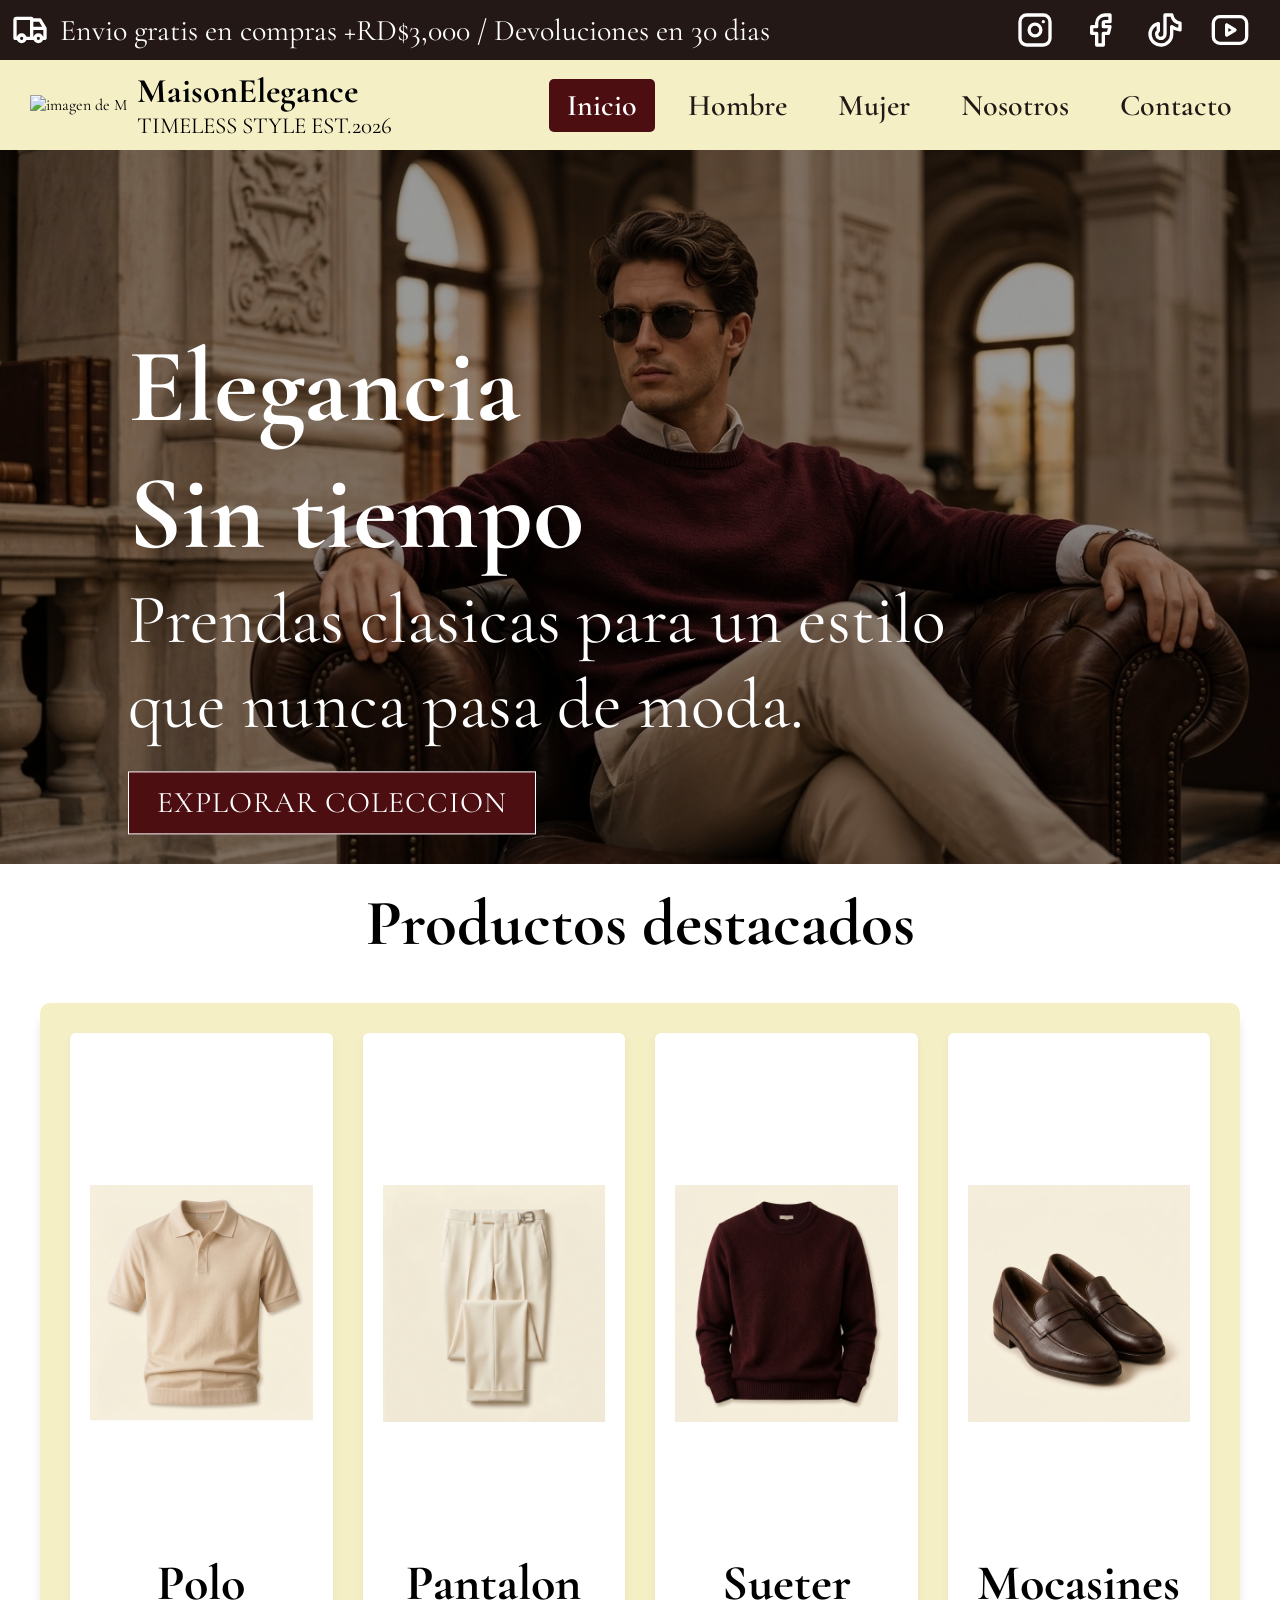
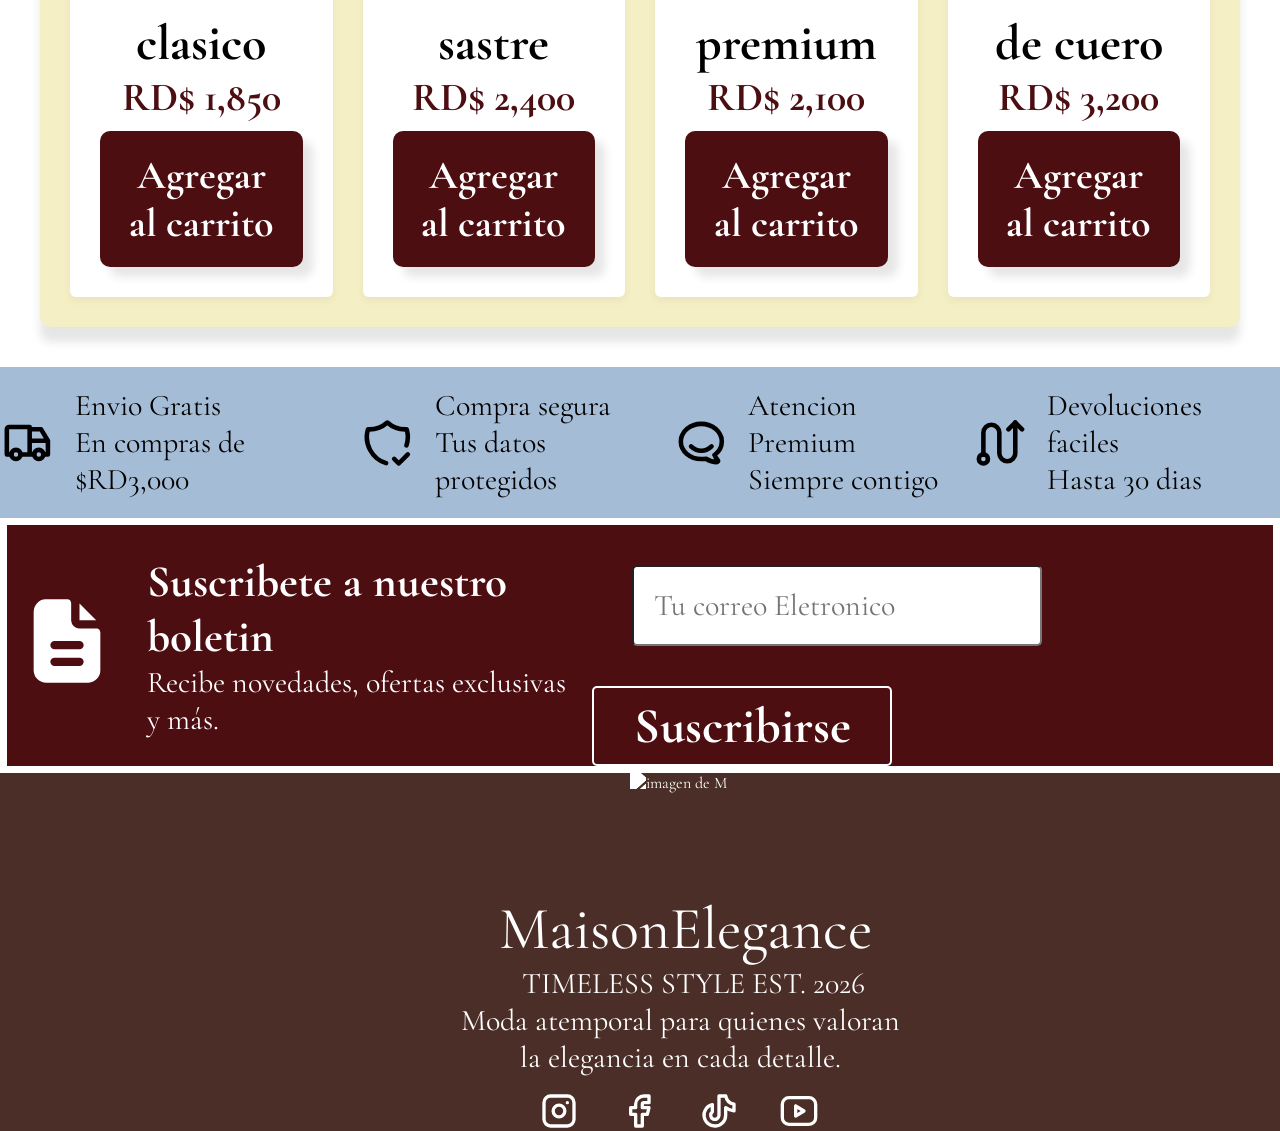
==== index.html @ bc417dc7 "Add files via upload" ====
<!DOCTYPE html>
<html lang="es">

<head>
    <meta charset="UTF-8">
    <meta name="viewport" content="width=device-width, initial-scale=1.0">
    <title>MaisonElegance</title>
    <link rel="stylesheet" href="css/inicio.css">
    <link rel="preconnect" href="https://fonts.googleapis.com">
    <link rel="preconnect" href="https://fonts.gstatic.com" crossorigin>
    <link
        href="https://fonts.googleapis.com/css2?family=Cormorant+Garamond:ital,wght@0,300..700;1,300..700&display=swap"
        rel="stylesheet">
</head>

<body>
    <aside>

        <div class="Carrito-texto">

            <svg xmlns="http://www.w3.org/2000/svg" width="40" height="40" viewBox="0 0 24 24" fill="none"
                stroke="currentColor" stroke-width="2" stroke-linecap="round" stroke-linejoin="round" class="Carrito">
                <path stroke="none" d="M0 0h24v24H0z" fill="none" />
                <path d="M5 17a2 2 0 1 0 4 0a2 2 0 1 0 -4 0" />
                <path d="M15 17a2 2 0 1 0 4 0a2 2 0 1 0 -4 0" />
                <path d="M5 17h-2v-11a1 1 0 0 1 1 -1h9v12m-4 0h6m4 0h2v-6h-8m0 -5h5l3 5" />
            </svg>

            <p>Envio gratis en compras +RD$3,000 / Devoluciones en 30 dias </p>

        </div>

        <div class="Redes">

            <svg xmlns="http://www.w3.org/2000/svg" width="40" height="40" viewBox="0 0 24 24" fill="none"
                stroke="currentColor" stroke-width="2" stroke-linecap="round" stroke-linejoin="round"
                class="icon icon-tabler icons-tabler-outline icon-tabler-brand-instagram">
                <path stroke="none" d="M0 0h24v24H0z" fill="none" />
                <path d="M3 7a4 4 0 0 1 4 -4h10a4 4 0 0 1 4 4v10a4 4 0 0 1 -4 4h-10a4 4 0 0 1 -4 -4l0 -10" />
                <path d="M8.5 12a3.5 3.5 0 1 0 7 0a3.5 3.5 0 0 0 -7 0" />
                <path d="M17 7v.01" />
            </svg>

            <svg xmlns="http://www.w3.org/2000/svg" width="40" height="40" viewBox="0 0 24 24" fill="none"
                stroke="currentColor" stroke-width="2" stroke-linecap="round" stroke-linejoin="round"
                class="icon icon-tabler icons-tabler-outline icon-tabler-brand-facebook">
                <path stroke="none" d="M0 0h24v24H0z" fill="none" />
                <path d="M7 10v4h3v7h4v-7h3l1 -4h-4v-2a1 1 0 0 1 1 -1h3v-4h-3a5 5 0 0 0 -5 5v2h-3" />
            </svg>

            <svg xmlns="http://www.w3.org/2000/svg" width="40" height="40" viewBox="0 0 24 24" fill="none"
                stroke="currentColor" stroke-width="2" stroke-linecap="round" stroke-linejoin="round"
                class="icon icon-tabler icons-tabler-outline icon-tabler-brand-tiktok">
                <path stroke="none" d="M0 0h24v24H0z" fill="none" />
                <path
                    d="M21 7.917v4.034a9.948 9.948 0 0 1 -5 -1.951v4.5a6.5 6.5 0 1 1 -8 -6.326v4.326a2.5 2.5 0 1 0 4 2v-11.5h4.083a6.005 6.005 0 0 0 4.917 4.917" />
            </svg>

            <svg xmlns="http://www.w3.org/2000/svg" width="40" height="40" viewBox="0 0 24 24" fill="none"
                stroke="currentColor" stroke-width="2" stroke-linecap="round" stroke-linejoin="round"
                class="icon icon-tabler icons-tabler-outline icon-tabler-brand-youtube">
                <path stroke="none" d="M0 0h24v24H0z" fill="none" />
                <path d="M2 8a4 4 0 0 1 4 -4h12a4 4 0 0 1 4 4v8a4 4 0 0 1 -4 4h-12a4 4 0 0 1 -4 -4v-8" />
                <path d="M10 9l5 3l-5 3l0 -6" />
            </svg>
        </div>
    </aside>

    <header>
        <nav>
            <div class="M">
                <img class="Marca"
                    src="https://convertirmayusculasminusculas.com/assets/letters/cursiva-elegante/m.webp"
                    alt="imagen de M">
            </div>

            <div class="Contenido-M">
                <h1>MaisonElegance</h1>
                <p>TIMELESS STYLE EST.2026</p>
            </div>

            <div class="Opciones">
                <nav>
                    <a href="index.html" class="Activo">Inicio</a>
                    <a href="hombre.html">Hombre</a>
                    <a href="mujer.html">Mujer</a>
                    <a href="nosotros.html">Nosotros</a>
                    <a href="contacto.html">Contacto</a>
                </nav>
            </div>
        </nav>
    </header>

    <main>
        <section>
            <div class="contenedor-imagen">
                <img src="img/Modelo hombre.jpg" alt="hombre modelo">
            </div>

            <div class="texto-encima">
                <h2>Elegancia</h2>
                <h2>Sin tiempo</h2>
                <p>Prendas clasicas para un estilo</p>
                <p>que nunca pasa de moda.</p>
                <button class="boton" type="button">Explorar coleccion</button>
            </div>
        </section>

        <section id="articulos">
            <h2 class="Productos-destacados"> Productos destacados</h2>
            <div class="Contenedor-productos">

                <article class="Items">
                    <img src="img/Polo clasico.jpg" alt="Polo clasico">
                    <h3>Polo clasico</h3>
                    <p>RD$ 1,850</p>
                    <button type="button">Agregar al carrito</button>
                </article>

                <article class="Items">
                    <img src="img/Pantalon sastre.jpg" alt="Pantalon sastre">
                    <h3>Pantalon sastre</h3>
                    <p>RD$ 2,400</p>
                    <button type="button">Agregar al carrito</button>
                </article>

                <article class="Items">
                    <img src="img/Sueter premium.jpg" alt="Sueter premium">
                    <h3>Sueter premium</h3>
                    <p>RD$ 2,100</p>
                    <button type="button">Agregar al carrito</button>
                </article>

                <article class="Items">
                    <img src="img/Mocasines de cuero.jpg" alt="Mocasines de cuero">
                    <h3>Mocasines de cuero</h3>
                    <p>RD$ 3,200</p>
                    <button type="button">Agregar al carrito</button>
                </article>

            </div>
        </section>

        <section class="Beneficios">

            <div class="Carrito">
                <svg xmlns="http://www.w3.org/2000/svg" width="60" height="70" viewBox="0 0 24 24" fill="none"
                    stroke="currentColor" stroke-width="2" stroke-linecap="round" stroke-linejoin="round"
                    class="Carrito">
                    <path stroke="none" d="M0 0h24v24H0z" fill="none" />
                    <path d="M5 17a2 2 0 1 0 4 0a2 2 0 1 0 -4 0" />
                    <path d="M15 17a2 2 0 1 0 4 0a2 2 0 1 0 -4 0" />
                    <path d="M5 17h-2v-11a1 1 0 0 1 1 -1h9v12m-4 0h6m4 0h2v-6h-8m0 -5h5l3 5" />
                </svg>
                <div class="Texto">
                    <p>Envio Gratis</p>
                    <p>En compras de $RD3,000</p>
                </div>
            </div>

            <div class="Escudo">
                <svg xmlns="http://www.w3.org/2000/svg" width="60" height="70" viewBox="0 0 24 24" fill="none"
                    stroke="currentColor" stroke-width="2" stroke-linecap="round" stroke-linejoin="round"
                    class="Escudo">
                    <path stroke="none" d="M0 0h24v24H0z" fill="none" />
                    <path
                        d="M11.46 20.846a12 12 0 0 1 -7.96 -14.846a12 12 0 0 0 8.5 -3a12 12 0 0 0 8.5 3a12 12 0 0 1 -.09 7.06" />
                    <path d="M15 19l2 2l4 -4" />
                </svg>
                <div class="Texto">
                    <p>Compra segura</p>
                    <p>Tus datos protegidos</p>
                </div>
            </div>

            <div class="Auricular">
                <svg xmlns="http://www.w3.org/2000/svg" width="60" height="80" viewBox="0 0 24 24" fill="none"
                    stroke="currentColor" stroke-width="2" stroke-linecap="round" stroke-linejoin="round"
                    class="Auricular">
                    <path stroke="none" d="M0 0h24v24H0z" fill="none" />
                    <path
                        d="M17.802 17.292s.077 -.055 .2 -.149c1.843 -1.425 3 -3.49 3 -5.789c0 -4.286 -4.03 -7.764 -9 -7.764c-4.97 0 -9 3.478 -9 7.764c0 4.288 4.03 7.646 9 7.646c.424 0 1.12 -.028 2.088 -.084c1.262 .82 3.104 1.493 4.716 1.493c.499 0 .734 -.41 .414 -.828c-.486 -.596 -1.156 -1.551 -1.416 -2.29l-.002 .001" />
                    <path d="M7.5 13.5c2.5 2.5 6.5 2.5 9 0" />
                </svg>
                <div class="Texto">
                    <p>Atencion Premium</p>
                    <p>Siempre contigo</p>
                </div>
            </div>

            <div class="Devolucion">
                <svg xmlns="http://www.w3.org/2000/svg" width="60" height="80" viewBox="0 0 24 24" fill="none"
                    stroke="currentColor" stroke-width="2" stroke-linecap="round" stroke-linejoin="round"
                    class="Devolucion">
                    <path stroke="none" d="M0 0h24v24H0z" fill="none" />
                    <path d="M7 19a2 2 0 1 0 -4 0a2 2 0 0 0 4 0" />
                    <path d="M5 17v-9.5a3.5 3.5 0 0 1 7 0v9a3.5 3.5 0 0 0 7 0v-13.5" />
                    <path d="M16 6l3 -3l3 3" />
                </svg>
                <div class="Texto">
                    <p>Devoluciones faciles</p>
                    <p>Hasta 30 dias</p>
                </div>
            </div>
        </section>

        <section class="Suscripcion">

            <div>
                <svg xmlns="http://www.w3.org/2000/svg" width="24" height="24" viewBox="0 0 24 24" fill="currentColor"
                    class="Documento">
                    <path stroke="none" d="M0 0h24v24H0z" fill="none" />
                    <path d="M12 2l.117 .007a1 1 0 0 1 .876 .876l.007 .117v4l.005 .15a2 2 0 0 0 1.838 1.844l.157 .006h4l.117 .007a1 1 0 0 1 .876 .876l.007 .117v9a3 3 0 0 1 -2.824 2.995l-.176 .005h-10a3 3 0 0 1 -2.995 -2.824l-.005 -.176v-14a3 3 0 0 1 2.824 -2.995l.176 -.005zm3 14h-6a1 1 0 0 0 0 2h6a1 1 0 0 0 0 -2m0 -4h-6a1 1 0 0 0 0 2h6a1 1 0 0 0 0 -2" />
                    <path d="M19 7h-4l-.001 -4.001z" />
                </svg>
            </div>

            <div class="infoboton">
                <h2>Suscribete a nuestro boletin</h2>
                <p>Recibe novedades, ofertas exclusivas y más.</p>
            </div>

            <div class="formularios">
                <form action="">
                    <input required type="email" name="correo" id="correo" placeholder="Tu correo Eletronico">
                    <button type="submit">Suscribirse</button>
                </form>
            </div>
        </section>

        <footer>
            <div class="Footer-M">
                <img class="Marca-footer"
                    src="https://convertirmayusculasminusculas.com/assets/letters/cursiva-elegante/m.webp"
                    alt="imagen de M">
                <p>MaisonElegance</p>
                <p class="info1">TIMELESS STYLE EST. 2026</p>
                <p class="info2">Moda atemporal para quienes valoran</p>
                <p class="info2">la elegancia en cada detalle.</p>

                <div class="Redes2">

                    <svg xmlns="http://www.w3.org/2000/svg" width="40" height="40" viewBox="0 0 24 24" fill="none"
                        stroke="currentColor" stroke-width="2" stroke-linecap="round" stroke-linejoin="round"
                        class="icon icon-tabler icons-tabler-outline icon-tabler-brand-instagram">
                        <path stroke="none" d="M0 0h24v24H0z" fill="none" />
                        <path d="M3 7a4 4 0 0 1 4 -4h10a4 4 0 0 1 4 4v10a4 4 0 0 1 -4 4h-10a4 4 0 0 1 -4 -4l0 -10" />
                        <path d="M8.5 12a3.5 3.5 0 1 0 7 0a3.5 3.5 0 0 0 -7 0" />
                        <path d="M17 7v.01" />
                    </svg>

                    <svg xmlns="http://www.w3.org/2000/svg" width="40" height="40" viewBox="0 0 24 24" fill="none"
                        stroke="currentColor" stroke-width="2" stroke-linecap="round" stroke-linejoin="round"
                        class="icon icon-tabler icons-tabler-outline icon-tabler-brand-facebook">
                        <path stroke="none" d="M0 0h24v24H0z" fill="none" />
                        <path d="M7 10v4h3v7h4v-7h3l1 -4h-4v-2a1 1 0 0 1 1 -1h3v-4h-3a5 5 0 0 0 -5 5v2h-3" />
                    </svg>

                    <svg xmlns="http://www.w3.org/2000/svg" width="40" height="40" viewBox="0 0 24 24" fill="none"
                        stroke="currentColor" stroke-width="2" stroke-linecap="round" stroke-linejoin="round"
                        class="icon icon-tabler icons-tabler-outline icon-tabler-brand-tiktok">
                        <path stroke="none" d="M0 0h24v24H0z" fill="none" />
                        <path
                            d="M21 7.917v4.034a9.948 9.948 0 0 1 -5 -1.951v4.5a6.5 6.5 0 1 1 -8 -6.326v4.326a2.5 2.5 0 1 0 4 2v-11.5h4.083a6.005 6.005 0 0 0 4.917 4.917" />
                    </svg>

                    <svg xmlns="http://www.w3.org/2000/svg" width="40" height="40" viewBox="0 0 24 24" fill="none"
                        stroke="currentColor" stroke-width="2" stroke-linecap="round" stroke-linejoin="round"
                        class="icon icon-tabler icons-tabler-outline icon-tabler-brand-youtube">
                        <path stroke="none" d="M0 0h24v24H0z" fill="none" />
                        <path d="M2 8a4 4 0 0 1 4 -4h12a4 4 0 0 1 4 4v8a4 4 0 0 1 -4 4h-12a4 4 0 0 1 -4 -4v-8" />
                        <path d="M10 9l5 3l-5 3l0 -6" />
                    </svg>

                </div>
            </div>
        </footer>

    </main>

</body>

</html>
---- css/inicio.css ----
:root {
    --amarillo-transparente: #F5EFC6;
    --rojo-cetro: #4D0E12;
    --azul-ceruleo: #A5BCD6;
    --tierra-macetas: #4A2E27;
    --cafe-java: #231815;
}

* {
    box-sizing: border-box;
    margin: 0;
    padding: 0;
    font-family: "Cormorant Garamond", serif;
}

img {
    max-width: 100%;
}

nav .Marca {
    width: 110px;
}

aside {
    display: flex;
    flex-direction: row;
    justify-content: space-between;
    flex-wrap: wrap;
    background-color: var(--cafe-java);
    padding: 10px;
    color: white;
    font-size: 30px;
    align-items: center;
}

.Carrito-texto {
    display: flex;
    align-items: center;
    gap: 10px;
}

.Redes {
    display: flex;
    flex-direction: row;
    justify-content: space-between;
    gap: 25px;
    margin-right: 20px;
}

header {
    display: flex;
    align-items: center;
    padding: 10px 30px;
    background-color: var(--amarillo-transparente);
}

header>nav {
    display: flex;
    align-items: center;
    width: 100%;
}

.Contenido-M {
    display: flex;
    flex-direction: column;
    margin-left: 10px;
    font-size: 23px;
}

.Opciones {
    margin-left: auto;
}

.Opciones nav {
    display: flex;
    flex-direction: row;
    gap: 15px;
}

.Opciones a {
    text-decoration: none;
    color: var(--cafe-java);
    font-size: 30px;
    font-weight: 600;
    padding: 8px 18px;
    border-radius: 5px;
}

.Opciones a.Activo {
    background-color: var(--rojo-cetro);
    color: white;
}

.contenedor-imagen {
    position: relative;
    display: flex;
    flex-direction: row;
    overflow: hidden;
}

.contenedor-imagen img {
    width: 100%;
    height: auto;
    display: block;
    object-fit: cover;
    filter: brightness(0.6);
}

.texto-encima {
    position: absolute;
    top: 70%;
    left: 10%;
    transform: translateY(-60%);
    color: white;
    z-index: 2;
    font-size: 70px;
}

.texto-encima button {
    display: inline-block;
    padding: 12px 28px;
    background-color: var(--rojo-cetro);
    color: white;
    border: 1px solid white;
    font-family: 'Cormorant Garamond', serif;
    font-size: 30px;
    letter-spacing: 1px;
    text-transform: uppercase;
    cursor: pointer;
    transition: transform 0.3s ease;
}

.texto-encima button:hover {
    transform: scale(1.1);
}

.Productos-destacados {
    font-size: 65px;
    text-align: center;
    margin: 20px;
}

.Contenedor-productos {
    background-color: var(--amarillo-transparente);
    display: grid;
    grid-template-columns: repeat(4, 1fr);
    gap: 30px;
    padding: 30px;
    margin: 40px;
    border-radius: 10px;
    box-shadow: 0px 15px 10px rgba(0, 0, 0, 0.1);
}

.Items {
    background-color: white;
    padding: 20px;
    border-radius: 6px;
    display: flex;
    flex-direction: column;
    align-items: center;
    text-align: center;
    box-shadow: 0 4px 10px rgba(0, 0, 0, 0.05);
}

.Items h3 {
    font-size: 50px;
}

.Items p {
    font-size: 40px;
    color: var(--rojo-cetro);
    font-weight: bold;
}

.Items button {
    font-size: 40px;
    border: none;
    padding: 20px;
    border-radius: 10px;
    box-shadow: 10px 10px 10px rgba(0, 0, 0, 0.1);
    margin: 10px;
    background-color: var(--rojo-cetro);
    color: white;
    font-weight: bold;
}

.Items img {
    width: 100%;
    height: 500px;
    object-fit: contain;
    transition: transform 0.5s ease;
    border-radius: 30px;
}

.Items img:hover {
    transform: scale(0.9);
}

.Contenedor-productos button {
    transition: transform 0.3s ease;
}

.Contenedor-productos button:hover {
    background-color: var(--azul-ceruleo);
    transform: scale(1.1);
    color: var(--rojo-cetro);
    font-weight: bold;
}

.Beneficios {
    display: flex;
    flex-direction: row;
    align-items: center;
    justify-content: space-around;
    font-size: 30px;
    background-color: var(--azul-ceruleo);
}

.Carrito {
    display: flex;
    flex-direction: row;
    align-items: center;
}

.Texto {
    margin: 20px;
}

.Escudo {
    display: flex;
    flex-direction: row;
    align-items: center;
}

.Auricular {
    display: flex;
    flex-direction: row;
    align-items: center;
}

.Devolucion {
    display: flex;
    flex-direction: row;
    align-items: center;
}

.Suscripcion {
    display: flex;
    flex-direction: row;
    align-items: center;
    font-size: 30px;
    background-color: var(--rojo-cetro);
    width: 100%;
    color: white;
    gap: 20px;
    border: 7px solid white;
}

.Documento {
    padding: 10px;
    width: 120px;
    height: 120px;
}

.formularios input {
    font-size: 30px;
    padding: 20px;
    border-radius: 5px;
    width: 410px;
    margin: 40px;
}

.infoboton {
    display: flex;
    flex-direction: column;
}

.formularios {
    display: flex;
    flex-direction: column;
    align-items: center;
    gap: 15px;
}

.formularios button {
    font-size: 50px;
    width: 300px;
    height: 80px;
    font-weight: bold;
    background-color: transparent;
    border: 2px solid white;
    border-radius: 5px;
    color: white;
    transition: transform 0.3s ease;
}

.formularios button:hover {
    transform: scale(1.1);
}

.Marca-footer {
    display: flex;
    width: 120px;
    height: 120px;
    margin-left: 100px;
    filter: brightness(0) invert(1);
}

.Footer-M {
    display: flex;
    flex-direction: column;
    background-color: var(--tierra-macetas);
    color: white;
    justify-content: space-between;
    align-items: center;
}

.Footer-M p {
    font-size: 60px;
    margin-left: 90px;
}

.Footer-M .info1 {
    flex-direction: column;
    font-size: 30px;
    margin-left: 106px;
}

.Footer-M .info2 {
    display: flex;
    flex-direction: column;
    font-size: 30px;
    margin-left: 80px;
}

.Redes2 {
    display: flex;
    flex-direction: row;
    gap: 40px;
    margin-left: 78px;
    margin-top: 15px;
}

.Enlaces {
    flex-direction: column;
    flex-wrap: wrap;
    flex-grow: 1;
    display: flex;
    gap: 30px;
}

.Enlaces a {
    text-decoration: none;
    color: white;
    font-size: 35px;
}


/* ==========================================================
   RESPONSIVE
   ========================================================== */

/* ---------- Laptop pequeña / tablet horizontal ---------- */
@media (max-width: 1200px) {

    aside {
        font-size: 24px;
    }

    .Opciones a {
        font-size: 24px;
        padding: 6px 12px;
    }

    .texto-encima {
        font-size: 50px;
    }

    .texto-encima button {
        font-size: 24px;
    }

    .Productos-destacados {
        font-size: 52px;
    }

    .Contenedor-productos {
        grid-template-columns: repeat(2, 1fr);
        margin: 25px;
    }

    .Items h3 {
        font-size: 40px;
    }

    .Items p {
        font-size: 32px;
    }

    .Items button {
        font-size: 30px;
        padding: 15px;
    }

    .Beneficios {
        flex-wrap: wrap;
        font-size: 24px;
    }

    .Suscripcion {
        font-size: 24px;
    }

    .formularios input {
        width: 320px;
        font-size: 24px;
        margin: 20px;
    }

    .formularios button {
        font-size: 38px;
        width: 250px;
    }
}

/* ---------- Tablet ---------- */
@media (max-width: 992px) {

    header {
        padding: 10px 20px;
    }

    header>nav {
        flex-wrap: wrap;
        justify-content: center;
    }

    .Opciones {
        margin-left: 0;
        width: 100%;
        margin-top: 10px;
    }

    .Opciones nav {
        flex-wrap: wrap;
        justify-content: center;
    }

    .texto-encima {
        font-size: 40px;
        top: 50%;
        transform: translateY(-50%);
    }

    .texto-encima button {
        font-size: 20px;
        padding: 10px 20px;
    }

    .Productos-destacados {
        font-size: 44px;
    }

    .Items img {
        height: 380px;
    }

    .Suscripcion {
        flex-wrap: wrap;
        justify-content: center;
        text-align: center;
        padding: 20px;
    }

    .Marca-footer {
        margin-left: 0;
    }

    .Footer-M {
        padding: 30px 20px;
        text-align: center;
    }

    .Footer-M p,
    .Footer-M .info1,
    .Footer-M .info2 {
        margin-left: 0;
    }

    .Redes2 {
        margin-left: 0;
        justify-content: center;
    }
}

/* ---------- Celular grande / tablet vertical ---------- */
@media (max-width: 768px) {

    aside {
        flex-direction: column;
        text-align: center;
        gap: 10px;
        font-size: 18px;
    }

    .Carrito-texto {
        flex-direction: column;
    }

    .Redes {
        margin-right: 0;
        gap: 20px;
    }

    aside svg {
        width: 30px;
        height: 30px;
    }

    nav .Marca {
        width: 80px;
    }

    .Contenido-M {
        font-size: 18px;
    }

    .Opciones a {
        font-size: 20px;
    }

    .texto-encima {
        font-size: 28px;
        left: 6%;
    }

    .texto-encima button {
        font-size: 16px;
        padding: 8px 14px;
    }

    .Productos-destacados {
        font-size: 36px;
    }

    .Contenedor-productos {
        grid-template-columns: 1fr;
        margin: 15px;
        padding: 15px;
    }

    .Items h3 {
        font-size: 34px;
    }

    .Items p {
        font-size: 28px;
    }

    .Items button {
        font-size: 24px;
    }

    .Items img {
        height: 320px;
    }

    .Beneficios {
        flex-direction: column;
        align-items: flex-start;
        padding: 15px 30px;
        font-size: 22px;
    }

    .Suscripcion {
        flex-direction: column;
        font-size: 20px;
    }

    .Documento {
        width: 80px;
        height: 80px;
    }

    .formularios input {
        width: 100%;
        font-size: 20px;
        padding: 12px;
        margin: 15px 0;
    }

    .formularios button {
        font-size: 28px;
        width: 100%;
        height: 60px;
    }

    .Footer-M p {
        font-size: 40px;
    }

    .Footer-M .info1,
    .Footer-M .info2 {
        font-size: 20px;
    }

    .Marca-footer {
        width: 90px;
        height: 90px;
    }
}

/* ---------- Celular pequeño ---------- */
@media (max-width: 480px) {

    aside {
        font-size: 15px;
    }

    .Contenido-M h1 {
        font-size: 28px;
    }

    .Contenido-M {
        font-size: 14px;
        text-align: center;
    }

    .Opciones a {
        font-size: 17px;
        padding: 5px 8px;
    }

    .texto-encima {
        font-size: 20px;
    }

    .texto-encima p {
        font-size: 14px;
    }

    .texto-encima button {
        font-size: 13px;
        padding: 6px 10px;
    }

    .Productos-destacados {
        font-size: 30px;
    }

    .Items h3 {
        font-size: 28px;
    }

    .Items p {
        font-size: 24px;
    }

    .Items button {
        font-size: 20px;
        padding: 12px;
    }

    .Items img {
        height: 260px;
    }

    .Beneficios {
        font-size: 18px;
        padding: 10px 20px;
    }

    .Beneficios svg {
        width: 45px;
        height: 55px;
    }

    .Suscripcion {
        font-size: 16px;
        padding: 15px;
    }

    .Footer-M p {
        font-size: 32px;
    }

    .Footer-M .info1,
    .Footer-M .info2 {
        font-size: 16px;
    }

    .Redes2 {
        gap: 20px;
    }

    .Redes2 svg {
        width: 30px;
        height: 30px;
    }
}
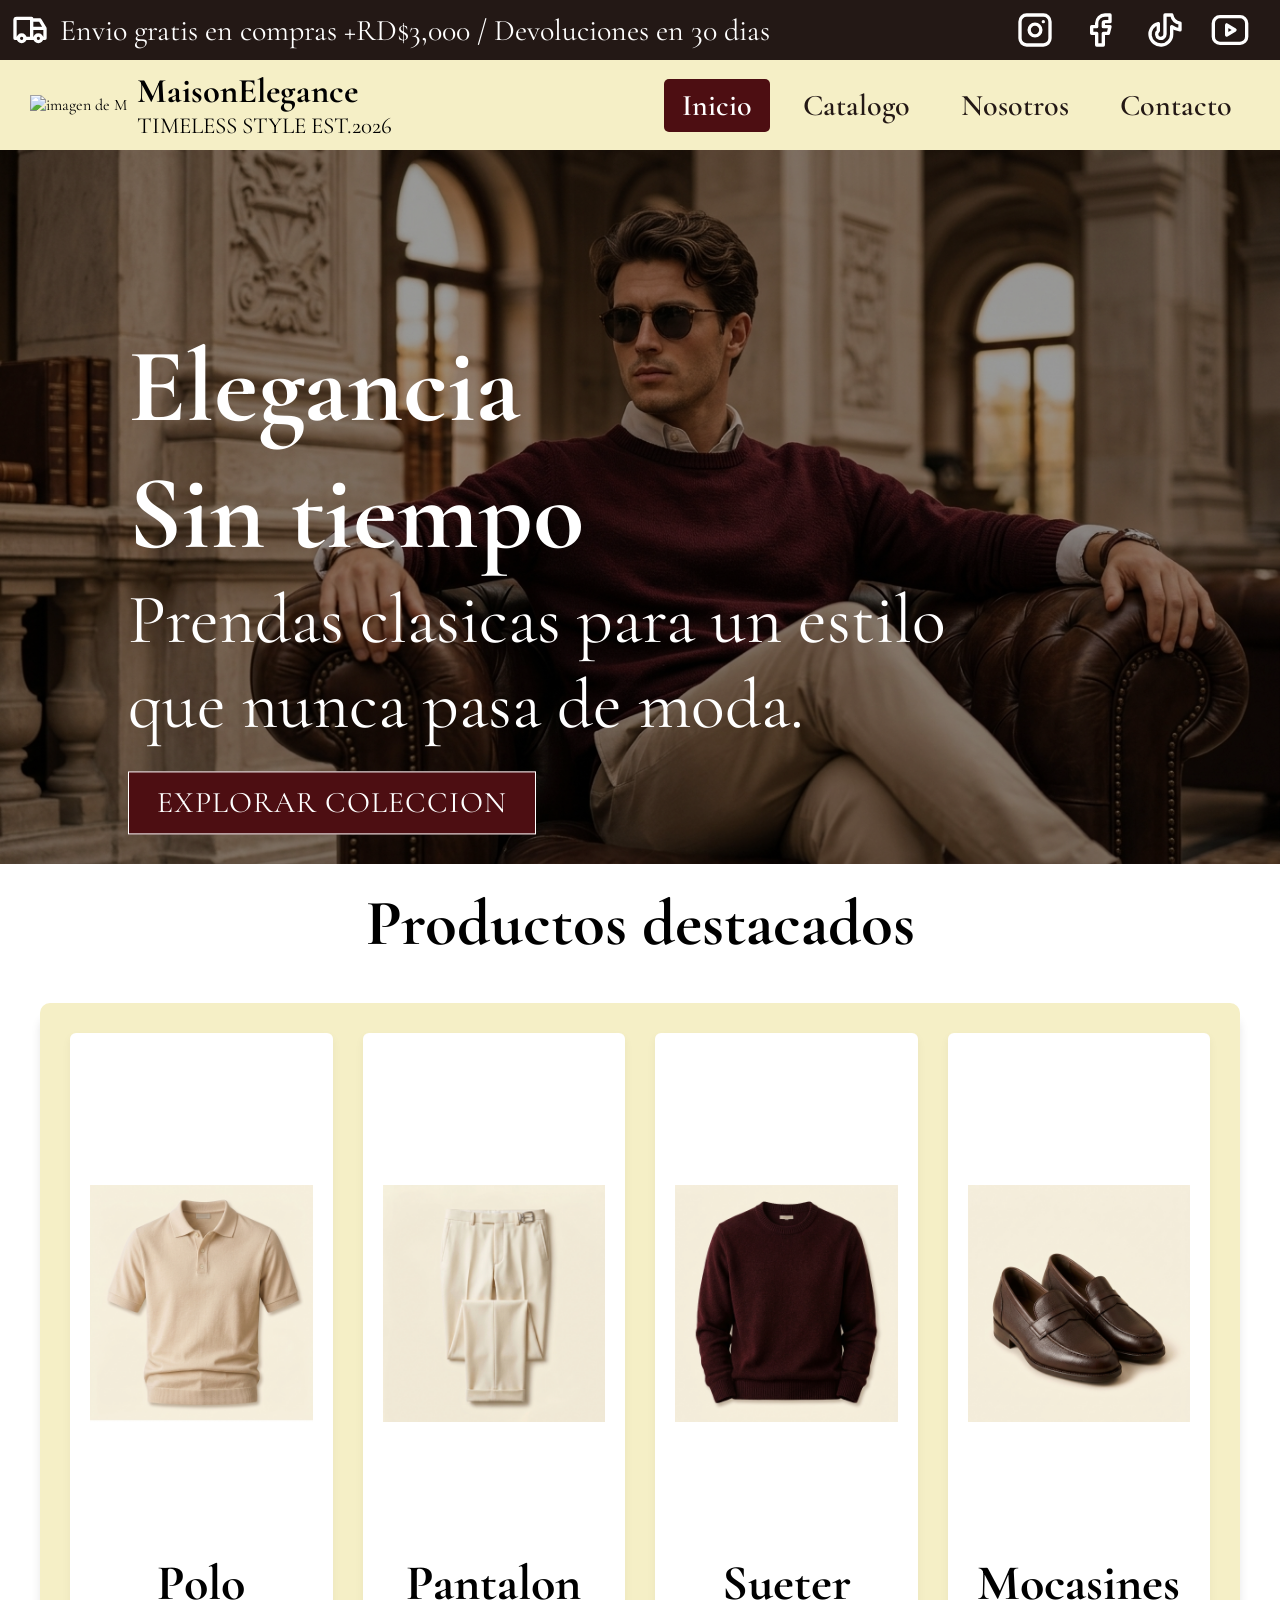
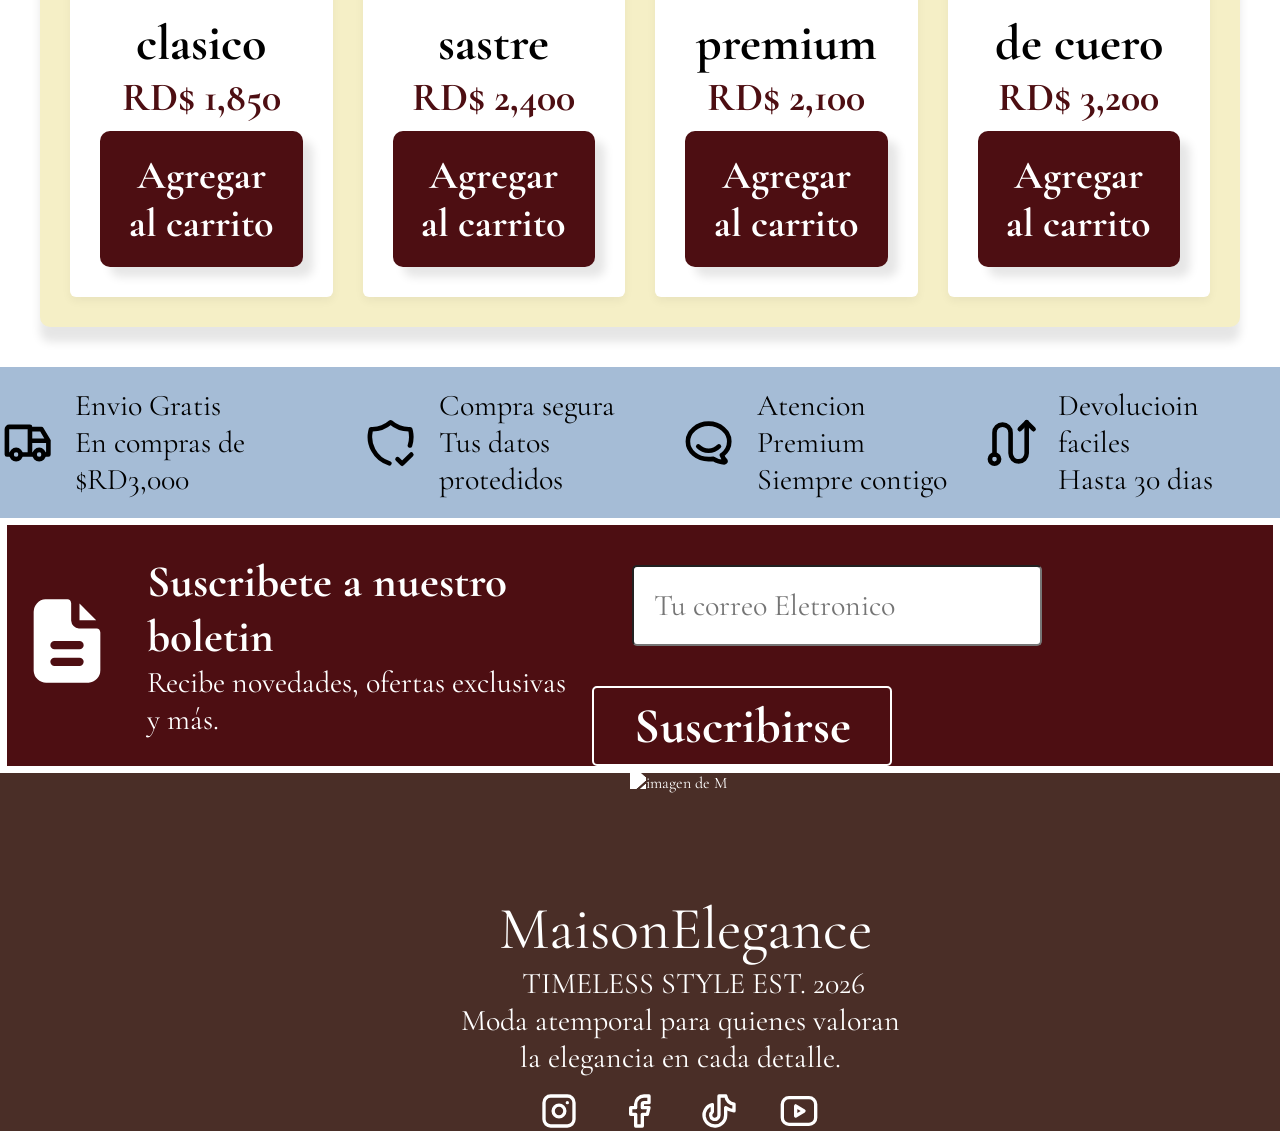
==== commit 138468c0: "Add files via upload" ====
--- a/index.html
+++ b/index.html
@@ -1,283 +1,295 @@
-<!DOCTYPE html>
-<html lang="es">
-
-<head>
-    <meta charset="UTF-8">
-    <meta name="viewport" content="width=device-width, initial-scale=1.0">
-    <title>MaisonElegance</title>
-    <link rel="stylesheet" href="css/inicio.css">
-    <link rel="preconnect" href="https://fonts.googleapis.com">
-    <link rel="preconnect" href="https://fonts.gstatic.com" crossorigin>
-    <link
-        href="https://fonts.googleapis.com/css2?family=Cormorant+Garamond:ital,wght@0,300..700;1,300..700&display=swap"
-        rel="stylesheet">
-</head>
-
-<body>
-    <aside>
-
-        <div class="Carrito-texto">
-
-            <svg xmlns="http://www.w3.org/2000/svg" width="40" height="40" viewBox="0 0 24 24" fill="none"
-                stroke="currentColor" stroke-width="2" stroke-linecap="round" stroke-linejoin="round" class="Carrito">
-                <path stroke="none" d="M0 0h24v24H0z" fill="none" />
-                <path d="M5 17a2 2 0 1 0 4 0a2 2 0 1 0 -4 0" />
-                <path d="M15 17a2 2 0 1 0 4 0a2 2 0 1 0 -4 0" />
-                <path d="M5 17h-2v-11a1 1 0 0 1 1 -1h9v12m-4 0h6m4 0h2v-6h-8m0 -5h5l3 5" />
-            </svg>
-
-            <p>Envio gratis en compras +RD$3,000 / Devoluciones en 30 dias </p>
-
-        </div>
-
-        <div class="Redes">
-
-            <svg xmlns="http://www.w3.org/2000/svg" width="40" height="40" viewBox="0 0 24 24" fill="none"
-                stroke="currentColor" stroke-width="2" stroke-linecap="round" stroke-linejoin="round"
-                class="icon icon-tabler icons-tabler-outline icon-tabler-brand-instagram">
-                <path stroke="none" d="M0 0h24v24H0z" fill="none" />
-                <path d="M3 7a4 4 0 0 1 4 -4h10a4 4 0 0 1 4 4v10a4 4 0 0 1 -4 4h-10a4 4 0 0 1 -4 -4l0 -10" />
-                <path d="M8.5 12a3.5 3.5 0 1 0 7 0a3.5 3.5 0 0 0 -7 0" />
-                <path d="M17 7v.01" />
-            </svg>
-
-            <svg xmlns="http://www.w3.org/2000/svg" width="40" height="40" viewBox="0 0 24 24" fill="none"
-                stroke="currentColor" stroke-width="2" stroke-linecap="round" stroke-linejoin="round"
-                class="icon icon-tabler icons-tabler-outline icon-tabler-brand-facebook">
-                <path stroke="none" d="M0 0h24v24H0z" fill="none" />
-                <path d="M7 10v4h3v7h4v-7h3l1 -4h-4v-2a1 1 0 0 1 1 -1h3v-4h-3a5 5 0 0 0 -5 5v2h-3" />
-            </svg>
-
-            <svg xmlns="http://www.w3.org/2000/svg" width="40" height="40" viewBox="0 0 24 24" fill="none"
-                stroke="currentColor" stroke-width="2" stroke-linecap="round" stroke-linejoin="round"
-                class="icon icon-tabler icons-tabler-outline icon-tabler-brand-tiktok">
-                <path stroke="none" d="M0 0h24v24H0z" fill="none" />
-                <path
-                    d="M21 7.917v4.034a9.948 9.948 0 0 1 -5 -1.951v4.5a6.5 6.5 0 1 1 -8 -6.326v4.326a2.5 2.5 0 1 0 4 2v-11.5h4.083a6.005 6.005 0 0 0 4.917 4.917" />
-            </svg>
-
-            <svg xmlns="http://www.w3.org/2000/svg" width="40" height="40" viewBox="0 0 24 24" fill="none"
-                stroke="currentColor" stroke-width="2" stroke-linecap="round" stroke-linejoin="round"
-                class="icon icon-tabler icons-tabler-outline icon-tabler-brand-youtube">
-                <path stroke="none" d="M0 0h24v24H0z" fill="none" />
-                <path d="M2 8a4 4 0 0 1 4 -4h12a4 4 0 0 1 4 4v8a4 4 0 0 1 -4 4h-12a4 4 0 0 1 -4 -4v-8" />
-                <path d="M10 9l5 3l-5 3l0 -6" />
-            </svg>
-        </div>
-    </aside>
-
-    <header>
-        <nav>
-            <div class="M">
-                <img class="Marca"
-                    src="https://convertirmayusculasminusculas.com/assets/letters/cursiva-elegante/m.webp"
-                    alt="imagen de M">
-            </div>
-
-            <div class="Contenido-M">
-                <h1>MaisonElegance</h1>
-                <p>TIMELESS STYLE EST.2026</p>
-            </div>
-
-            <div class="Opciones">
-                <nav>
-                    <a href="index.html" class="Activo">Inicio</a>
-                    <a href="hombre.html">Hombre</a>
-                    <a href="mujer.html">Mujer</a>
-                    <a href="nosotros.html">Nosotros</a>
-                    <a href="contacto.html">Contacto</a>
-                </nav>
-            </div>
-        </nav>
-    </header>
-
-    <main>
-        <section>
-            <div class="contenedor-imagen">
-                <img src="img/Modelo hombre.jpg" alt="hombre modelo">
-            </div>
-
-            <div class="texto-encima">
-                <h2>Elegancia</h2>
-                <h2>Sin tiempo</h2>
-                <p>Prendas clasicas para un estilo</p>
-                <p>que nunca pasa de moda.</p>
-                <button class="boton" type="button">Explorar coleccion</button>
-            </div>
-        </section>
-
-        <section id="articulos">
-            <h2 class="Productos-destacados"> Productos destacados</h2>
-            <div class="Contenedor-productos">
-
-                <article class="Items">
-                    <img src="img/Polo clasico.jpg" alt="Polo clasico">
-                    <h3>Polo clasico</h3>
-                    <p>RD$ 1,850</p>
-                    <button type="button">Agregar al carrito</button>
-                </article>
-
-                <article class="Items">
-                    <img src="img/Pantalon sastre.jpg" alt="Pantalon sastre">
-                    <h3>Pantalon sastre</h3>
-                    <p>RD$ 2,400</p>
-                    <button type="button">Agregar al carrito</button>
-                </article>
-
-                <article class="Items">
-                    <img src="img/Sueter premium.jpg" alt="Sueter premium">
-                    <h3>Sueter premium</h3>
-                    <p>RD$ 2,100</p>
-                    <button type="button">Agregar al carrito</button>
-                </article>
-
-                <article class="Items">
-                    <img src="img/Mocasines de cuero.jpg" alt="Mocasines de cuero">
-                    <h3>Mocasines de cuero</h3>
-                    <p>RD$ 3,200</p>
-                    <button type="button">Agregar al carrito</button>
-                </article>
-
-            </div>
-        </section>
-
-        <section class="Beneficios">
-
-            <div class="Carrito">
-                <svg xmlns="http://www.w3.org/2000/svg" width="60" height="70" viewBox="0 0 24 24" fill="none"
-                    stroke="currentColor" stroke-width="2" stroke-linecap="round" stroke-linejoin="round"
-                    class="Carrito">
-                    <path stroke="none" d="M0 0h24v24H0z" fill="none" />
-                    <path d="M5 17a2 2 0 1 0 4 0a2 2 0 1 0 -4 0" />
-                    <path d="M15 17a2 2 0 1 0 4 0a2 2 0 1 0 -4 0" />
-                    <path d="M5 17h-2v-11a1 1 0 0 1 1 -1h9v12m-4 0h6m4 0h2v-6h-8m0 -5h5l3 5" />
-                </svg>
-                <div class="Texto">
-                    <p>Envio Gratis</p>
-                    <p>En compras de $RD3,000</p>
-                </div>
-            </div>
-
-            <div class="Escudo">
-                <svg xmlns="http://www.w3.org/2000/svg" width="60" height="70" viewBox="0 0 24 24" fill="none"
-                    stroke="currentColor" stroke-width="2" stroke-linecap="round" stroke-linejoin="round"
-                    class="Escudo">
-                    <path stroke="none" d="M0 0h24v24H0z" fill="none" />
-                    <path
-                        d="M11.46 20.846a12 12 0 0 1 -7.96 -14.846a12 12 0 0 0 8.5 -3a12 12 0 0 0 8.5 3a12 12 0 0 1 -.09 7.06" />
-                    <path d="M15 19l2 2l4 -4" />
-                </svg>
-                <div class="Texto">
-                    <p>Compra segura</p>
-                    <p>Tus datos protegidos</p>
-                </div>
-            </div>
-
-            <div class="Auricular">
-                <svg xmlns="http://www.w3.org/2000/svg" width="60" height="80" viewBox="0 0 24 24" fill="none"
-                    stroke="currentColor" stroke-width="2" stroke-linecap="round" stroke-linejoin="round"
-                    class="Auricular">
-                    <path stroke="none" d="M0 0h24v24H0z" fill="none" />
-                    <path
-                        d="M17.802 17.292s.077 -.055 .2 -.149c1.843 -1.425 3 -3.49 3 -5.789c0 -4.286 -4.03 -7.764 -9 -7.764c-4.97 0 -9 3.478 -9 7.764c0 4.288 4.03 7.646 9 7.646c.424 0 1.12 -.028 2.088 -.084c1.262 .82 3.104 1.493 4.716 1.493c.499 0 .734 -.41 .414 -.828c-.486 -.596 -1.156 -1.551 -1.416 -2.29l-.002 .001" />
-                    <path d="M7.5 13.5c2.5 2.5 6.5 2.5 9 0" />
-                </svg>
-                <div class="Texto">
-                    <p>Atencion Premium</p>
-                    <p>Siempre contigo</p>
-                </div>
-            </div>
-
-            <div class="Devolucion">
-                <svg xmlns="http://www.w3.org/2000/svg" width="60" height="80" viewBox="0 0 24 24" fill="none"
-                    stroke="currentColor" stroke-width="2" stroke-linecap="round" stroke-linejoin="round"
-                    class="Devolucion">
-                    <path stroke="none" d="M0 0h24v24H0z" fill="none" />
-                    <path d="M7 19a2 2 0 1 0 -4 0a2 2 0 0 0 4 0" />
-                    <path d="M5 17v-9.5a3.5 3.5 0 0 1 7 0v9a3.5 3.5 0 0 0 7 0v-13.5" />
-                    <path d="M16 6l3 -3l3 3" />
-                </svg>
-                <div class="Texto">
-                    <p>Devoluciones faciles</p>
-                    <p>Hasta 30 dias</p>
-                </div>
-            </div>
-        </section>
-
-        <section class="Suscripcion">
-
-            <div>
-                <svg xmlns="http://www.w3.org/2000/svg" width="24" height="24" viewBox="0 0 24 24" fill="currentColor"
-                    class="Documento">
-                    <path stroke="none" d="M0 0h24v24H0z" fill="none" />
-                    <path d="M12 2l.117 .007a1 1 0 0 1 .876 .876l.007 .117v4l.005 .15a2 2 0 0 0 1.838 1.844l.157 .006h4l.117 .007a1 1 0 0 1 .876 .876l.007 .117v9a3 3 0 0 1 -2.824 2.995l-.176 .005h-10a3 3 0 0 1 -2.995 -2.824l-.005 -.176v-14a3 3 0 0 1 2.824 -2.995l.176 -.005zm3 14h-6a1 1 0 0 0 0 2h6a1 1 0 0 0 0 -2m0 -4h-6a1 1 0 0 0 0 2h6a1 1 0 0 0 0 -2" />
-                    <path d="M19 7h-4l-.001 -4.001z" />
-                </svg>
-            </div>
-
-            <div class="infoboton">
-                <h2>Suscribete a nuestro boletin</h2>
-                <p>Recibe novedades, ofertas exclusivas y más.</p>
-            </div>
-
-            <div class="formularios">
-                <form action="">
-                    <input required type="email" name="correo" id="correo" placeholder="Tu correo Eletronico">
-                    <button type="submit">Suscribirse</button>
-                </form>
-            </div>
-        </section>
-
-        <footer>
-            <div class="Footer-M">
-                <img class="Marca-footer"
-                    src="https://convertirmayusculasminusculas.com/assets/letters/cursiva-elegante/m.webp"
-                    alt="imagen de M">
-                <p>MaisonElegance</p>
-                <p class="info1">TIMELESS STYLE EST. 2026</p>
-                <p class="info2">Moda atemporal para quienes valoran</p>
-                <p class="info2">la elegancia en cada detalle.</p>
-
-                <div class="Redes2">
-
-                    <svg xmlns="http://www.w3.org/2000/svg" width="40" height="40" viewBox="0 0 24 24" fill="none"
-                        stroke="currentColor" stroke-width="2" stroke-linecap="round" stroke-linejoin="round"
-                        class="icon icon-tabler icons-tabler-outline icon-tabler-brand-instagram">
-                        <path stroke="none" d="M0 0h24v24H0z" fill="none" />
-                        <path d="M3 7a4 4 0 0 1 4 -4h10a4 4 0 0 1 4 4v10a4 4 0 0 1 -4 4h-10a4 4 0 0 1 -4 -4l0 -10" />
-                        <path d="M8.5 12a3.5 3.5 0 1 0 7 0a3.5 3.5 0 0 0 -7 0" />
-                        <path d="M17 7v.01" />
-                    </svg>
-
-                    <svg xmlns="http://www.w3.org/2000/svg" width="40" height="40" viewBox="0 0 24 24" fill="none"
-                        stroke="currentColor" stroke-width="2" stroke-linecap="round" stroke-linejoin="round"
-                        class="icon icon-tabler icons-tabler-outline icon-tabler-brand-facebook">
-                        <path stroke="none" d="M0 0h24v24H0z" fill="none" />
-                        <path d="M7 10v4h3v7h4v-7h3l1 -4h-4v-2a1 1 0 0 1 1 -1h3v-4h-3a5 5 0 0 0 -5 5v2h-3" />
-                    </svg>
-
-                    <svg xmlns="http://www.w3.org/2000/svg" width="40" height="40" viewBox="0 0 24 24" fill="none"
-                        stroke="currentColor" stroke-width="2" stroke-linecap="round" stroke-linejoin="round"
-                        class="icon icon-tabler icons-tabler-outline icon-tabler-brand-tiktok">
-                        <path stroke="none" d="M0 0h24v24H0z" fill="none" />
-                        <path
-                            d="M21 7.917v4.034a9.948 9.948 0 0 1 -5 -1.951v4.5a6.5 6.5 0 1 1 -8 -6.326v4.326a2.5 2.5 0 1 0 4 2v-11.5h4.083a6.005 6.005 0 0 0 4.917 4.917" />
-                    </svg>
-
-                    <svg xmlns="http://www.w3.org/2000/svg" width="40" height="40" viewBox="0 0 24 24" fill="none"
-                        stroke="currentColor" stroke-width="2" stroke-linecap="round" stroke-linejoin="round"
-                        class="icon icon-tabler icons-tabler-outline icon-tabler-brand-youtube">
-                        <path stroke="none" d="M0 0h24v24H0z" fill="none" />
-                        <path d="M2 8a4 4 0 0 1 4 -4h12a4 4 0 0 1 4 4v8a4 4 0 0 1 -4 4h-12a4 4 0 0 1 -4 -4v-8" />
-                        <path d="M10 9l5 3l-5 3l0 -6" />
-                    </svg>
-
-                </div>
-            </div>
-        </footer>
-
-    </main>
-
-</body>
-
-</html>
+<!DOCTYPE html>
+<html lang="es">
+
+<head>
+    <meta charset="UTF-8">
+    <meta name="viewport" content="width=device-width, initial-scale=1.0">
+    <title>MaisonElegance</title>
+    <link rel="stylesheet" href="css/inicio.css">
+    <link rel="preconnect" href="https://fonts.googleapis.com">
+    <link rel="preconnect" href="https://fonts.gstatic.com" crossorigin>
+    <link
+        href="https://fonts.googleapis.com/css2?family=Cormorant+Garamond:ital,wght@0,300..700;1,300..700&display=swap"
+        rel="stylesheet">
+</head>
+
+<body>
+    <aside>
+
+        <div class="Carrito-texto">
+
+            <svg xmlns="http://www.w3.org/2000/svg" width="40" height="40" viewBox="0 0 24 24" fill="none"
+                stroke="currentColor" stroke-width="2" stroke-linecap="round" stroke-linejoin="round" class="Carrito">
+                <path stroke="none" d="M0 0h24v24H0z" fill="none" />
+                <path d="M5 17a2 2 0 1 0 4 0a2 2 0 1 0 -4 0" />
+                <path d="M15 17a2 2 0 1 0 4 0a2 2 0 1 0 -4 0" />
+                <path d="M5 17h-2v-11a1 1 0 0 1 1 -1h9v12m-4 0h6m4 0h2v-6h-8m0 -5h5l3 5" />
+            </svg>
+
+            <p>Envio gratis en compras +RD$3,000 / Devoluciones en 30 dias </p>
+
+        </div>
+
+        <div class="Redes">
+
+            <svg xmlns="http://www.w3.org/2000/svg" width="40" height="40" viewBox="0 0 24 24" fill="none"
+                stroke="currentColor" stroke-width="2" stroke-linecap="round" stroke-linejoin="round"
+                class="icon icon-tabler icons-tabler-outline icon-tabler-brand-instagram">
+                <path stroke="none" d="M0 0h24v24H0z" fill="none" />
+                <path d="M3 7a4 4 0 0 1 4 -4h10a4 4 0 0 1 4 4v10a4 4 0 0 1 -4 4h-10a4 4 0 0 1 -4 -4l0 -10" />
+                <path d="M8.5 12a3.5 3.5 0 1 0 7 0a3.5 3.5 0 0 0 -7 0" />
+                <path d="M17 7v.01" />
+            </svg>
+
+            <svg xmlns="http://www.w3.org/2000/svg" width="40" height="40" viewBox="0 0 24 24" fill="none"
+                stroke="currentColor" stroke-width="2" stroke-linecap="round" stroke-linejoin="round"
+                class="icon icon-tabler icons-tabler-outline icon-tabler-brand-facebook">
+                <path stroke="none" d="M0 0h24v24H0z" fill="none" />
+                <path d="M7 10v4h3v7h4v-7h3l1 -4h-4v-2a1 1 0 0 1 1 -1h3v-4h-3a5 5 0 0 0 -5 5v2h-3" />
+            </svg>
+
+            <svg xmlns="http://www.w3.org/2000/svg" width="40" height="40" viewBox="0 0 24 24" fill="none"
+                stroke="currentColor" stroke-width="2" stroke-linecap="round" stroke-linejoin="round"
+                class="icon icon-tabler icons-tabler-outline icon-tabler-brand-tiktok">
+                <path stroke="none" d="M0 0h24v24H0z" fill="none" />
+                <path
+                    d="M21 7.917v4.034a9.948 9.948 0 0 1 -5 -1.951v4.5a6.5 6.5 0 1 1 -8 -6.326v4.326a2.5 2.5 0 1 0 4 2v-11.5h4.083a6.005 6.005 0 0 0 4.917 4.917" />
+            </svg>
+
+            <svg xmlns="http://www.w3.org/2000/svg" width="40" height="40" viewBox="0 0 24 24" fill="none"
+                stroke="currentColor" stroke-width="2" stroke-linecap="round" stroke-linejoin="round"
+                class="icon icon-tabler icons-tabler-outline icon-tabler-brand-youtube">
+                <path stroke="none" d="M0 0h24v24H0z" fill="none" />
+                <path d="M2 8a4 4 0 0 1 4 -4h12a4 4 0 0 1 4 4v8a4 4 0 0 1 -4 4h-12a4 4 0 0 1 -4 -4v-8" />
+                <path d="M10 9l5 3l-5 3l0 -6" />
+            </svg>
+        </div>
+    </aside>
+
+    <header>
+        <nav>
+            <div class="M">
+                <img class="Marca"
+                    src="https://convertirmayusculasminusculas.com/assets/letters/cursiva-elegante/m.webp"
+                    alt="imagen de M">
+            </div>
+
+            <div class="Contenido-M">
+                <h1>MaisonElegance</h1>
+                <p>TIMELESS STYLE EST.2026</p>
+            </div>
+
+            <div class="Opciones">
+                <nav>
+                    <a href="index.html" class="Activo">Inicio</a>
+                    <a href="producto.html">Catalogo</a>
+                    <a href="nosotros.html">Nosotros</a>
+                    <a href="contacto.html">Contacto</a>
+                </nav>
+            </div>
+    </header>
+
+    <main>
+        <section>
+            <div class="contenedor-imagen">
+                <img src="img/Modelo hombre.jpg" alt="hombre modelo">
+            </div>
+
+            <div class="texto-encima">
+                <h2>Elegancia</h2>
+                <h2>Sin tiempo</h2>
+                <p>Prendas clasicas para un estilo</p>
+                <p>que nunca pasa de moda.</p>
+                <button class="boton" type="submit">Explorar coleccion</button>
+            </div>
+        </section>
+
+        <section id="articulos">
+            <h2 class="Productos-destacados"> Productos destacados</h2>
+            <div class="Contenedor-productos">
+
+
+                <article class="Items">
+                    <img src="img/Polo clasico.jpg" alt="">
+                    <h3>Polo clasico</h3>
+                    <p>RD$ 1,850</p>
+                    <button type="submit">Agregar al carrito</button>
+
+                </article>
+
+                <article class="Items">
+                    <img src="img/Pantalon sastre.jpg" alt="">
+                    <h3>Pantalon sastre</h3>
+                    <p>RD$ 2,400</p>
+                    <button type="submit">Agregar al carrito</button>
+                </article>
+
+                <article class="Items">
+                    <img src="img/Sueter premium.jpg" alt="">
+                    <h3>Sueter premium</h3>
+                    <p>RD$ 2,100</p>
+                    <button type="submit">Agregar al carrito</button>
+                </article>
+
+                <article class="Items">
+                    <img src="img/Mocasines de cuero.jpg" alt="">
+                    <h3>Mocasines de cuero</h3>
+                    <p>RD$ 3,200</p>
+                    <button type="submit">Agregar al carrito</button>
+                </article>
+
+
+            </div>
+        </section>
+        <section class="Beneficios">
+
+
+            <div class="Carrito">
+                <svg xmlns="http://www.w3.org/2000/svg" width="60" height="70" viewBox="0 0 24 24" fill="none"
+                    stroke="currentColor" stroke-width="2" stroke-linecap="round" stroke-linejoin="round"
+                    class="Carrito">
+                    <path stroke="none" d="M0 0h24v24H0z" fill="none" />
+                    <path d="M5 17a2 2 0 1 0 4 0a2 2 0 1 0 -4 0" />
+                    <path d="M15 17a2 2 0 1 0 4 0a2 2 0 1 0 -4 0" />
+                    <path d="M5 17h-2v-11a1 1 0 0 1 1 -1h9v12m-4 0h6m4 0h2v-6h-8m0 -5h5l3 5" />
+                </svg>
+                <div class="Texto">
+                    <p>Envio Gratis</p>
+                    <p>En compras de $RD3,000</p>
+                </div>
+            </div>
+
+            <div class="Escudo">
+                <svg xmlns="http://www.w3.org/2000/svg" width="60" height="70" viewBox="0 0 24 24" fill="none"
+                    stroke="currentColor" stroke-width="2" stroke-linecap="round" stroke-linejoin="round"
+                    class="Escudo">
+                    <path stroke="none" d="M0 0h24v24H0z" fill="none" />
+                    <path
+                        d="M11.46 20.846a12 12 0 0 1 -7.96 -14.846a12 12 0 0 0 8.5 -3a12 12 0 0 0 8.5 3a12 12 0 0 1 -.09 7.06" />
+                    <path d="M15 19l2 2l4 -4" />
+                </svg>
+                <div class="Texto">
+                    <p>Compra segura</p>
+                    <p>Tus datos protedidos</p>
+                </div>
+            </div>
+
+            <div class="Auricular">
+                <svg xmlns="http://www.w3.org/2000/svg" width="60" height="80" viewBox="0 0 24 24" fill="none"
+                    stroke="currentColor" stroke-width="2" stroke-linecap="round" stroke-linejoin="round"
+                    class="Auricular">
+                    <path stroke="none" d="M0 0h24v24H0z" fill="none" />
+                    <path
+                        d="M17.802 17.292s.077 -.055 .2 -.149c1.843 -1.425 3 -3.49 3 -5.789c0 -4.286 -4.03 -7.764 -9 -7.764c-4.97 0 -9 3.478 -9 7.764c0 4.288 4.03 7.646 9 7.646c.424 0 1.12 -.028 2.088 -.084c1.262 .82 3.104 1.493 4.716 1.493c.499 0 .734 -.41 .414 -.828c-.486 -.596 -1.156 -1.551 -1.416 -2.29l-.002 .001" />
+                    <path d="M7.5 13.5c2.5 2.5 6.5 2.5 9 0" />
+                </svg>
+                <div class="Texto">
+                    <p>Atencion Premium</p>
+                    <p>Siempre contigo</p>
+                </div>
+            </div>
+
+            <div class="Devolucion">
+                <svg xmlns="http://www.w3.org/2000/svg" width="60" height="80" viewBox="0 0 24 24" fill="none"
+                    stroke="currentColor" stroke-width="2" stroke-linecap="round" stroke-linejoin="round"
+                    class="Devolucion">
+                    <path stroke="none" d="M0 0h24v24H0z" fill="none" />
+                    <path d="M7 19a2 2 0 1 0 -4 0a2 2 0 0 0 4 0" />
+                    <path d="M5 17v-9.5a3.5 3.5 0 0 1 7 0v9a3.5 3.5 0 0 0 7 0v-13.5" />
+                    <path d="M16 6l3 -3l3 3" />
+                </svg>
+                <div class="Texto">
+                    <p>Devolucioin faciles</p>
+                    <p>Hasta 30 dias</p>
+                </div>
+
+            </div>
+        </section>
+
+        <section class="Suscripcion">
+
+            <div>
+                <svg xmlns="http://www.w3.org/2000/svg" width="24" height="24" viewBox="0 0 24 24" fill="currentColor"
+                    class="Documento">
+                    <path stroke="none" d="M0 0h24v24H0z" fill="none" />
+                    <path
+                        d="M12 2l.117 .007a1 1 0 0 1 .876 .876l.007 .117v4l.005 .15a2 2 0 0 0 1.838 1.844l.157 .006h4l.117 .007a1 1 0 0 1 .876 .876l.007 .117v9a3 3 0 0 1 -2.824 2.995l-.176 .005h-10a3 3 0 0 1 -2.995 -2.824l-.005 -.176v-14a3 3 0 0 1 2.824 -2.995l.176 -.005zm3 14h-6a1 1 0 0 0 0 2h6a1 1 0 0 0 0 -2m0 -4h-6a1 1 0 0 0 0 2h6a1 1 0 0 0 0 -2" />
+                    <path d="M19 7h-4l-.001 -4.001z" />
+                </svg>
+            </div>
+
+
+
+            <div class="infoboton">
+                <h2>Suscribete a nuestro boletin</h2>
+                <p>Recibe novedades, ofertas exclusivas y más.</p>
+            </div>
+            <DIV class="formularios">
+                <form action="">
+
+                    <input required type="text" name="correo" id="correo" placeholder="Tu correo Eletronico">
+                    <button type="submit">Suscribirse</button>
+
+                </form>
+            </DIV>
+        </section>
+
+        <footer>
+            <div class="Footer-M">
+                <img class="Marca-footer"
+                    src="https://convertirmayusculasminusculas.com/assets/letters/cursiva-elegante/m.webp"
+                    alt="imagen de M">
+                <p>MaisonElegance</p>
+                <p class="info1">TIMELESS STYLE EST. 2026</p>
+                <p class="info2">Moda atemporal para quienes valoran</p>
+                <p class="info2">la elegancia en cada detalle.</p>
+
+                <div class="Redes2">
+
+                    <svg xmlns="http://www.w3.org/2000/svg" width="40" height="40" viewBox="0 0 24 24" fill="none"
+                        stroke="currentColor" stroke-width="2" stroke-linecap="round" stroke-linejoin="round"
+                        class="icon icon-tabler icons-tabler-outline icon-tabler-brand-instagram">
+                        <path stroke="none" d="M0 0h24v24H0z" fill="none" />
+                        <path d="M3 7a4 4 0 0 1 4 -4h10a4 4 0 0 1 4 4v10a4 4 0 0 1 -4 4h-10a4 4 0 0 1 -4 -4l0 -10" />
+                        <path d="M8.5 12a3.5 3.5 0 1 0 7 0a3.5 3.5 0 0 0 -7 0" />
+                        <path d="M17 7v.01" />
+                    </svg>
+
+                    <svg xmlns="http://www.w3.org/2000/svg" width="40" height="40" viewBox="0 0 24 24" fill="none"
+                        stroke="currentColor" stroke-width="2" stroke-linecap="round" stroke-linejoin="round"
+                        class="icon icon-tabler icons-tabler-outline icon-tabler-brand-facebook">
+                        <path stroke="none" d="M0 0h24v24H0z" fill="none" />
+                        <path d="M7 10v4h3v7h4v-7h3l1 -4h-4v-2a1 1 0 0 1 1 -1h3v-4h-3a5 5 0 0 0 -5 5v2h-3" />
+                    </svg>
+
+                    <svg xmlns="http://www.w3.org/2000/svg" width="40" height="40" viewBox="0 0 24 24" fill="none"
+                        stroke="currentColor" stroke-width="2" stroke-linecap="round" stroke-linejoin="round"
+                        class="icon icon-tabler icons-tabler-outline icon-tabler-brand-tiktok">
+                        <path stroke="none" d="M0 0h24v24H0z" fill="none" />
+                        <path
+                            d="M21 7.917v4.034a9.948 9.948 0 0 1 -5 -1.951v4.5a6.5 6.5 0 1 1 -8 -6.326v4.326a2.5 2.5 0 1 0 4 2v-11.5h4.083a6.005 6.005 0 0 0 4.917 4.917" />
+                    </svg>
+
+                    <svg xmlns="http://www.w3.org/2000/svg" width="40" height="40" viewBox="0 0 24 24" fill="none"
+                        stroke="currentColor" stroke-width="2" stroke-linecap="round" stroke-linejoin="round"
+                        class="icon icon-tabler icons-tabler-outline icon-tabler-brand-youtube">
+                        <path stroke="none" d="M0 0h24v24H0z" fill="none" />
+                        <path d="M2 8a4 4 0 0 1 4 -4h12a4 4 0 0 1 4 4v8a4 4 0 0 1 -4 4h-12a4 4 0 0 1 -4 -4v-8" />
+                        <path d="M10 9l5 3l-5 3l0 -6" />
+                    </svg>
+
+                </div>
+
+            </div>
+
+            </div>
+
+
+
+        </footer>
+
+    </main>
+
+</body>
+
+</html>
--- a/css/inicio.css
+++ b/css/inicio.css
@@ -1,3 +1,6 @@
+@import url('https://fonts.googleapis.com/css2?family=Cormorant+Garamond:ital,wght@0,300..700;1,300..700&family=Petit+Formal+Script&display=swap');
+
+
 :root {
     --amarillo-transparente: #F5EFC6;
     --rojo-cetro: #4D0E12;
